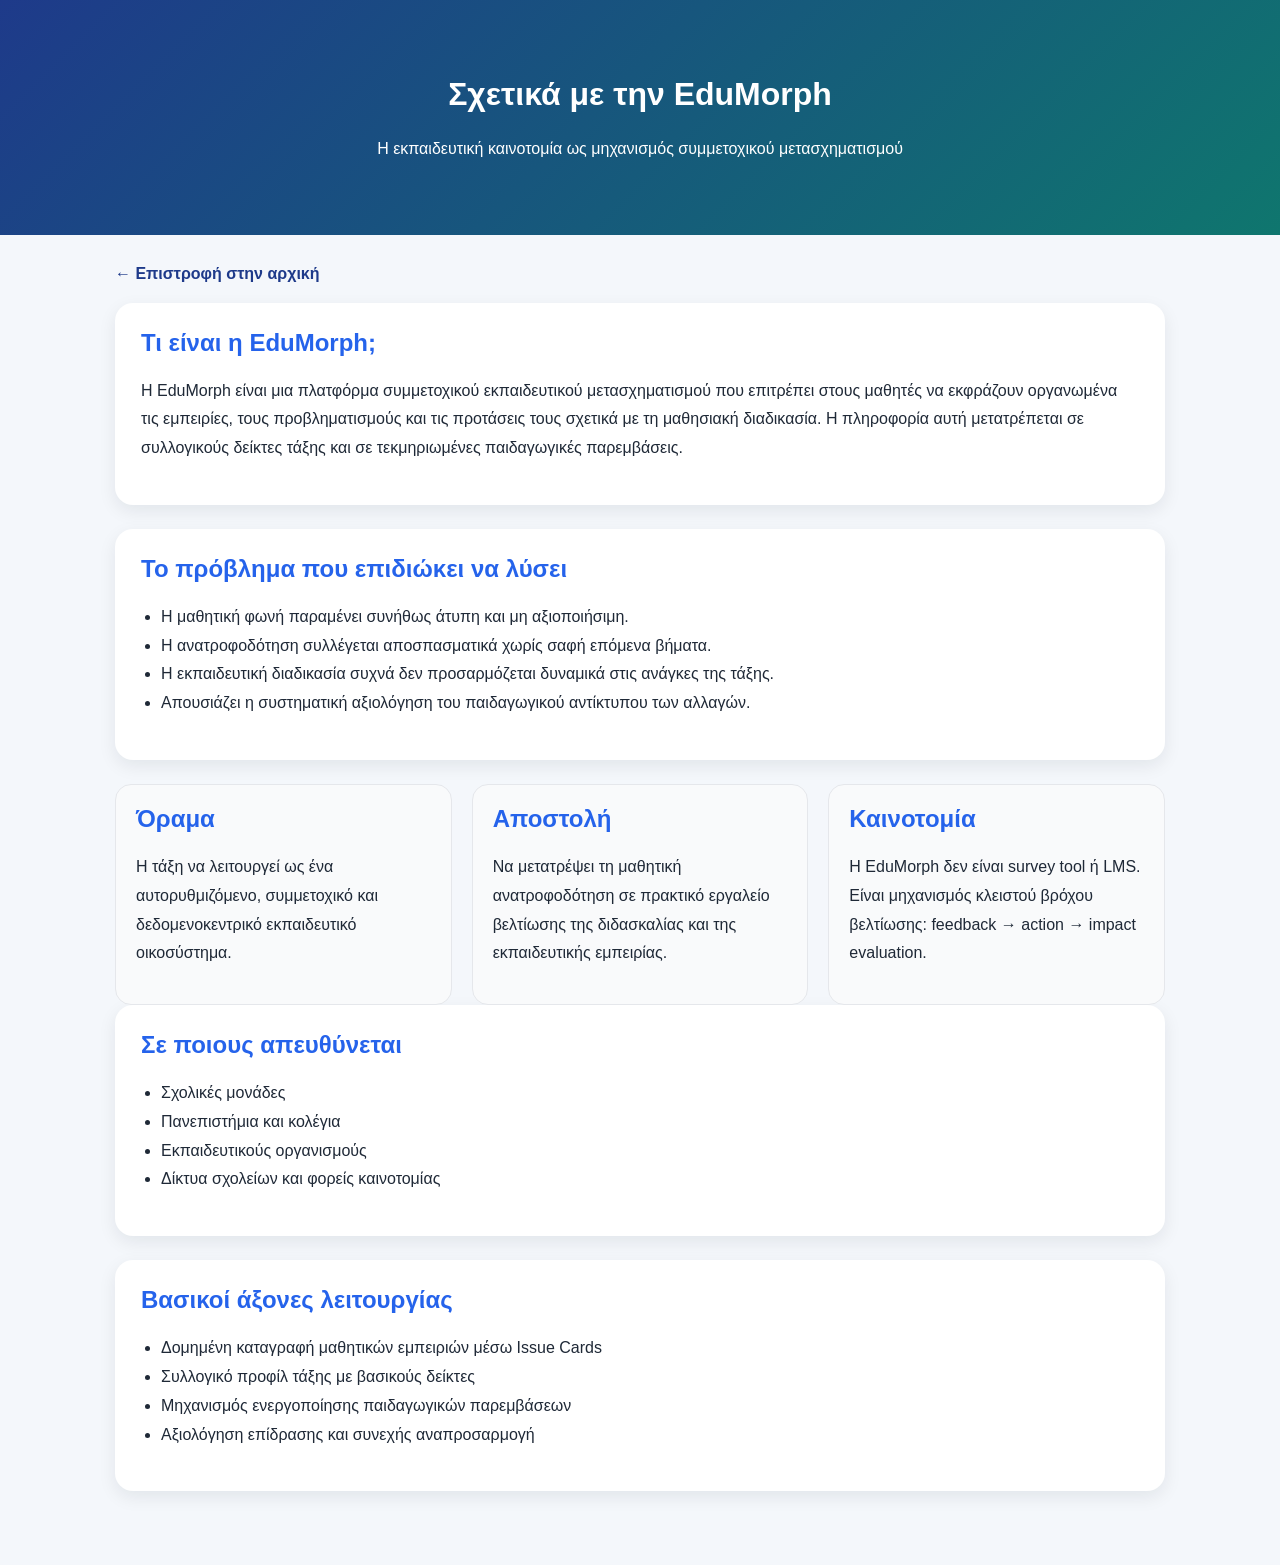
==== about-edumorph.html @ 7dc57852 "Create about-edumorph.html" ====
<!DOCTYPE html>
<html lang="el">
<head>
  <meta charset="UTF-8">
  <meta name="viewport" content="width=device-width, initial-scale=1.0">
  <title>About EduMorph</title>
  <style>
    body {
      margin: 0;
      font-family: Arial, sans-serif;
      background: #f4f7fb;
      color: #1f2937;
    }

    header {
      background: linear-gradient(135deg, #1e3a8a, #0f766e);
      color: white;
      text-align: center;
      padding: 55px 20px;
    }

    .container {
      max-width: 1050px;
      margin: 0 auto;
      padding: 30px 20px 50px;
    }

    .back-link {
      display: inline-block;
      margin-bottom: 20px;
      color: #1e3a8a;
      text-decoration: none;
      font-weight: bold;
    }

    .card {
      background: white;
      border-radius: 18px;
      padding: 26px;
      box-shadow: 0 6px 18px rgba(15, 23, 42, 0.08);
      margin-bottom: 24px;
    }

    h2 {
      color: #2563eb;
      margin-top: 0;
    }

    .grid {
      display: grid;
      grid-template-columns: repeat(auto-fit, minmax(260px, 1fr));
      gap: 20px;
    }

    .mini-card {
      background: #f9fafb;
      border: 1px solid #e5e7eb;
      border-radius: 16px;
      padding: 20px;
    }

    p, li {
      line-height: 1.8;
    }

    ul {
      padding-left: 20px;
    }
  </style>
</head>
<body>
  <header>
    <h1>Σχετικά με την EduMorph</h1>
    <p>Η εκπαιδευτική καινοτομία ως μηχανισμός συμμετοχικού μετασχηματισμού</p>
  </header>

  <div class="container">
    <a class="back-link" href="index.html">← Επιστροφή στην αρχική</a>

    <section class="card">
      <h2>Τι είναι η EduMorph;</h2>
      <p>Η EduMorph είναι μια πλατφόρμα συμμετοχικού εκπαιδευτικού μετασχηματισμού που επιτρέπει στους μαθητές να εκφράζουν οργανωμένα τις εμπειρίες, τους προβληματισμούς και τις προτάσεις τους σχετικά με τη μαθησιακή διαδικασία. Η πληροφορία αυτή μετατρέπεται σε συλλογικούς δείκτες τάξης και σε τεκμηριωμένες παιδαγωγικές παρεμβάσεις.</p>
    </section>

    <section class="card">
      <h2>Το πρόβλημα που επιδιώκει να λύσει</h2>
      <ul>
        <li>Η μαθητική φωνή παραμένει συνήθως άτυπη και μη αξιοποιήσιμη.</li>
        <li>Η ανατροφοδότηση συλλέγεται αποσπασματικά χωρίς σαφή επόμενα βήματα.</li>
        <li>Η εκπαιδευτική διαδικασία συχνά δεν προσαρμόζεται δυναμικά στις ανάγκες της τάξης.</li>
        <li>Απουσιάζει η συστηματική αξιολόγηση του παιδαγωγικού αντίκτυπου των αλλαγών.</li>
      </ul>
    </section>

    <section class="grid">
      <div class="mini-card">
        <h2>Όραμα</h2>
        <p>Η τάξη να λειτουργεί ως ένα αυτορυθμιζόμενο, συμμετοχικό και δεδομενοκεντρικό εκπαιδευτικό οικοσύστημα.</p>
      </div>

      <div class="mini-card">
        <h2>Αποστολή</h2>
        <p>Να μετατρέψει τη μαθητική ανατροφοδότηση σε πρακτικό εργαλείο βελτίωσης της διδασκαλίας και της εκπαιδευτικής εμπειρίας.</p>
      </div>

      <div class="mini-card">
        <h2>Καινοτομία</h2>
        <p>Η EduMorph δεν είναι survey tool ή LMS. Είναι μηχανισμός κλειστού βρόχου βελτίωσης: feedback → action → impact evaluation.</p>
      </div>
    </section>

    <section class="card">
      <h2>Σε ποιους απευθύνεται</h2>
      <ul>
        <li>Σχολικές μονάδες</li>
        <li>Πανεπιστήμια και κολέγια</li>
        <li>Εκπαιδευτικούς οργανισμούς</li>
        <li>Δίκτυα σχολείων και φορείς καινοτομίας</li>
      </ul>
    </section>

    <section class="card">
      <h2>Βασικοί άξονες λειτουργίας</h2>
      <ul>
        <li>Δομημένη καταγραφή μαθητικών εμπειριών μέσω Issue Cards</li>
        <li>Συλλογικό προφίλ τάξης με βασικούς δείκτες</li>
        <li>Μηχανισμός ενεργοποίησης παιδαγωγικών παρεμβάσεων</li>
        <li>Αξιολόγηση επίδρασης και συνεχής αναπροσαρμογή</li>
      </ul>
    </section>
  </div>
</body>
</html>
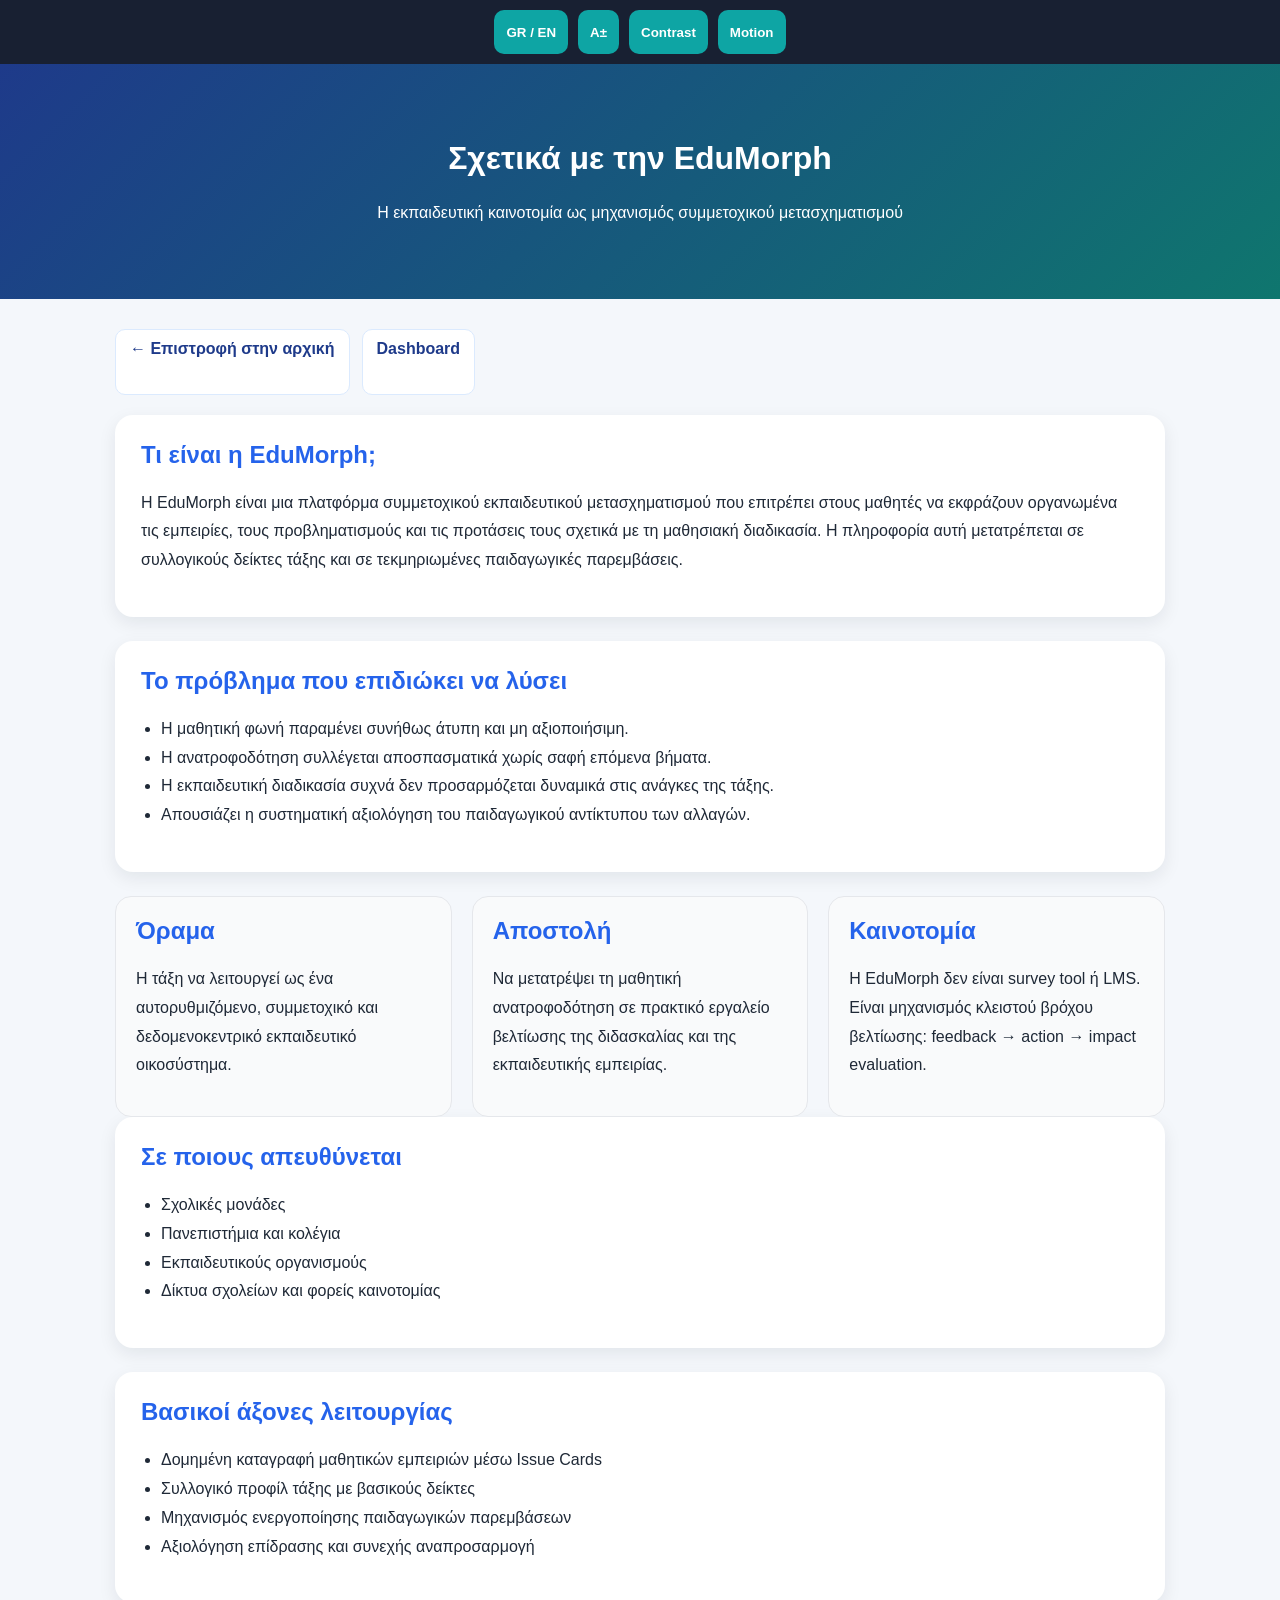
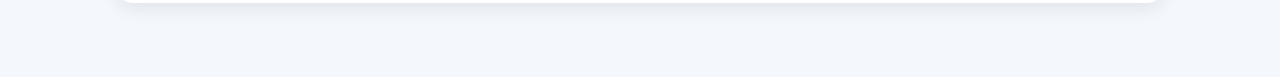
==== commit 37c06c1c: "Update about-edumorph.html" ====
--- a/about-edumorph.html
+++ b/about-edumorph.html
@@ -4,6 +4,10 @@
   <meta charset="UTF-8">
   <meta name="viewport" content="width=device-width, initial-scale=1.0">
   <title>About EduMorph</title>
+
+  <link rel="stylesheet" href="global-accessibility.css">
+  <script src="global.js" defer></script>
+
   <style>
     body {
       margin: 0;
@@ -25,12 +29,23 @@
       padding: 30px 20px 50px;
     }
 
-    .back-link {
+    .top-actions {
+      display: flex;
+      gap: 12px;
+      flex-wrap: wrap;
+      margin-bottom: 20px;
+    }
+
+    .back-link,
+    .dashboard-link {
       display: inline-block;
-      margin-bottom: 20px;
       color: #1e3a8a;
       text-decoration: none;
       font-weight: bold;
+      background: white;
+      border-radius: 10px;
+      padding: 10px 14px;
+      border: 1px solid #dbeafe;
     }
 
     .card {
@@ -69,65 +84,141 @@
   </style>
 </head>
 <body>
+<main id="main-content">
   <header>
-    <h1>Σχετικά με την EduMorph</h1>
-    <p>Η εκπαιδευτική καινοτομία ως μηχανισμός συμμετοχικού μετασχηματισμού</p>
+    <h1 data-i18n="pageTitle">Σχετικά με την EduMorph</h1>
+    <p data-i18n="pageSubtitle">Η εκπαιδευτική καινοτομία ως μηχανισμός συμμετοχικού μετασχηματισμού</p>
   </header>
 
   <div class="container">
-    <a class="back-link" href="index.html">← Επιστροφή στην αρχική</a>
-
-    <section class="card">
-      <h2>Τι είναι η EduMorph;</h2>
-      <p>Η EduMorph είναι μια πλατφόρμα συμμετοχικού εκπαιδευτικού μετασχηματισμού που επιτρέπει στους μαθητές να εκφράζουν οργανωμένα τις εμπειρίες, τους προβληματισμούς και τις προτάσεις τους σχετικά με τη μαθησιακή διαδικασία. Η πληροφορία αυτή μετατρέπεται σε συλλογικούς δείκτες τάξης και σε τεκμηριωμένες παιδαγωγικές παρεμβάσεις.</p>
-    </section>
-
-    <section class="card">
-      <h2>Το πρόβλημα που επιδιώκει να λύσει</h2>
+    <div class="top-actions">
+      <a class="back-link" href="index.html" data-i18n="backHome">← Επιστροφή στην αρχική</a>
+      <a class="dashboard-link" href="dashboard.html" data-i18n="goDashboard">Dashboard</a>
+    </div>
+
+    <section class="card">
+      <h2 data-i18n="whatTitle">Τι είναι η EduMorph;</h2>
+      <p data-i18n="whatText">
+        Η EduMorph είναι μια πλατφόρμα συμμετοχικού εκπαιδευτικού μετασχηματισμού που επιτρέπει στους μαθητές να εκφράζουν οργανωμένα τις εμπειρίες, τους προβληματισμούς και τις προτάσεις τους σχετικά με τη μαθησιακή διαδικασία. Η πληροφορία αυτή μετατρέπεται σε συλλογικούς δείκτες τάξης και σε τεκμηριωμένες παιδαγωγικές παρεμβάσεις.
+      </p>
+    </section>
+
+    <section class="card">
+      <h2 data-i18n="problemTitle">Το πρόβλημα που επιδιώκει να λύσει</h2>
       <ul>
-        <li>Η μαθητική φωνή παραμένει συνήθως άτυπη και μη αξιοποιήσιμη.</li>
-        <li>Η ανατροφοδότηση συλλέγεται αποσπασματικά χωρίς σαφή επόμενα βήματα.</li>
-        <li>Η εκπαιδευτική διαδικασία συχνά δεν προσαρμόζεται δυναμικά στις ανάγκες της τάξης.</li>
-        <li>Απουσιάζει η συστηματική αξιολόγηση του παιδαγωγικού αντίκτυπου των αλλαγών.</li>
+        <li data-i18n="problem1">Η μαθητική φωνή παραμένει συνήθως άτυπη και μη αξιοποιήσιμη.</li>
+        <li data-i18n="problem2">Η ανατροφοδότηση συλλέγεται αποσπασματικά χωρίς σαφή επόμενα βήματα.</li>
+        <li data-i18n="problem3">Η εκπαιδευτική διαδικασία συχνά δεν προσαρμόζεται δυναμικά στις ανάγκες της τάξης.</li>
+        <li data-i18n="problem4">Απουσιάζει η συστηματική αξιολόγηση του παιδαγωγικού αντίκτυπου των αλλαγών.</li>
       </ul>
     </section>
 
     <section class="grid">
       <div class="mini-card">
-        <h2>Όραμα</h2>
-        <p>Η τάξη να λειτουργεί ως ένα αυτορυθμιζόμενο, συμμετοχικό και δεδομενοκεντρικό εκπαιδευτικό οικοσύστημα.</p>
+        <h2 data-i18n="visionTitle">Όραμα</h2>
+        <p data-i18n="visionText">Η τάξη να λειτουργεί ως ένα αυτορυθμιζόμενο, συμμετοχικό και δεδομενοκεντρικό εκπαιδευτικό οικοσύστημα.</p>
       </div>
 
       <div class="mini-card">
-        <h2>Αποστολή</h2>
-        <p>Να μετατρέψει τη μαθητική ανατροφοδότηση σε πρακτικό εργαλείο βελτίωσης της διδασκαλίας και της εκπαιδευτικής εμπειρίας.</p>
+        <h2 data-i18n="missionTitle">Αποστολή</h2>
+        <p data-i18n="missionText">Να μετατρέψει τη μαθητική ανατροφοδότηση σε πρακτικό εργαλείο βελτίωσης της διδασκαλίας και της εκπαιδευτικής εμπειρίας.</p>
       </div>
 
       <div class="mini-card">
-        <h2>Καινοτομία</h2>
-        <p>Η EduMorph δεν είναι survey tool ή LMS. Είναι μηχανισμός κλειστού βρόχου βελτίωσης: feedback → action → impact evaluation.</p>
+        <h2 data-i18n="innovationTitle">Καινοτομία</h2>
+        <p data-i18n="innovationText">Η EduMorph δεν είναι survey tool ή LMS. Είναι μηχανισμός κλειστού βρόχου βελτίωσης: feedback → action → impact evaluation.</p>
       </div>
     </section>
 
     <section class="card">
-      <h2>Σε ποιους απευθύνεται</h2>
+      <h2 data-i18n="audienceTitle">Σε ποιους απευθύνεται</h2>
       <ul>
-        <li>Σχολικές μονάδες</li>
-        <li>Πανεπιστήμια και κολέγια</li>
-        <li>Εκπαιδευτικούς οργανισμούς</li>
-        <li>Δίκτυα σχολείων και φορείς καινοτομίας</li>
+        <li data-i18n="audience1">Σχολικές μονάδες</li>
+        <li data-i18n="audience2">Πανεπιστήμια και κολέγια</li>
+        <li data-i18n="audience3">Εκπαιδευτικούς οργανισμούς</li>
+        <li data-i18n="audience4">Δίκτυα σχολείων και φορείς καινοτομίας</li>
       </ul>
     </section>
 
     <section class="card">
-      <h2>Βασικοί άξονες λειτουργίας</h2>
+      <h2 data-i18n="axesTitle">Βασικοί άξονες λειτουργίας</h2>
       <ul>
-        <li>Δομημένη καταγραφή μαθητικών εμπειριών μέσω Issue Cards</li>
-        <li>Συλλογικό προφίλ τάξης με βασικούς δείκτες</li>
-        <li>Μηχανισμός ενεργοποίησης παιδαγωγικών παρεμβάσεων</li>
-        <li>Αξιολόγηση επίδρασης και συνεχής αναπροσαρμογή</li>
+        <li data-i18n="axis1">Δομημένη καταγραφή μαθητικών εμπειριών μέσω Issue Cards</li>
+        <li data-i18n="axis2">Συλλογικό προφίλ τάξης με βασικούς δείκτες</li>
+        <li data-i18n="axis3">Μηχανισμός ενεργοποίησης παιδαγωγικών παρεμβάσεων</li>
+        <li data-i18n="axis4">Αξιολόγηση επίδρασης και συνεχής αναπροσαρμογή</li>
       </ul>
     </section>
   </div>
+</main>
+
+<script>
+  window.pageTranslations = {
+    el: {
+      pageTitle: 'Σχετικά με την EduMorph',
+      pageSubtitle: 'Η εκπαιδευτική καινοτομία ως μηχανισμός συμμετοχικού μετασχηματισμού',
+      backHome: '← Επιστροφή στην αρχική',
+      goDashboard: 'Dashboard',
+      whatTitle: 'Τι είναι η EduMorph;',
+      whatText: 'Η EduMorph είναι μια πλατφόρμα συμμετοχικού εκπαιδευτικού μετασχηματισμού που επιτρέπει στους μαθητές να εκφράζουν οργανωμένα τις εμπειρίες, τους προβληματισμούς και τις προτάσεις τους σχετικά με τη μαθησιακή διαδικασία. Η πληροφορία αυτή μετατρέπεται σε συλλογικούς δείκτες τάξης και σε τεκμηριωμένες παιδαγωγικές παρεμβάσεις.',
+      problemTitle: 'Το πρόβλημα που επιδιώκει να λύσει',
+      problem1: 'Η μαθητική φωνή παραμένει συνήθως άτυπη και μη αξιοποιήσιμη.',
+      problem2: 'Η ανατροφοδότηση συλλέγεται αποσπασματικά χωρίς σαφή επόμενα βήματα.',
+      problem3: 'Η εκπαιδευτική διαδικασία συχνά δεν προσαρμόζεται δυναμικά στις ανάγκες της τάξης.',
+      problem4: 'Απουσιάζει η συστηματική αξιολόγηση του παιδαγωγικού αντίκτυπου των αλλαγών.',
+      visionTitle: 'Όραμα',
+      visionText: 'Η τάξη να λειτουργεί ως ένα αυτορυθμιζόμενο, συμμετοχικό και δεδομενοκεντρικό εκπαιδευτικό οικοσύστημα.',
+      missionTitle: 'Αποστολή',
+      missionText: 'Να μετατρέψει τη μαθητική ανατροφοδότηση σε πρακτικό εργαλείο βελτίωσης της διδασκαλίας και της εκπαιδευτικής εμπειρίας.',
+      innovationTitle: 'Καινοτομία',
+      innovationText: 'Η EduMorph δεν είναι survey tool ή LMS. Είναι μηχανισμός κλειστού βρόχου βελτίωσης: feedback → action → impact evaluation.',
+      audienceTitle: 'Σε ποιους απευθύνεται',
+      audience1: 'Σχολικές μονάδες',
+      audience2: 'Πανεπιστήμια και κολέγια',
+      audience3: 'Εκπαιδευτικούς οργανισμούς',
+      audience4: 'Δίκτυα σχολείων και φορείς καινοτομίας',
+      axesTitle: 'Βασικοί άξονες λειτουργίας',
+      axis1: 'Δομημένη καταγραφή μαθητικών εμπειριών μέσω Issue Cards',
+      axis2: 'Συλλογικό προφίλ τάξης με βασικούς δείκτες',
+      axis3: 'Μηχανισμός ενεργοποίησης παιδαγωγικών παρεμβάσεων',
+      axis4: 'Αξιολόγηση επίδρασης και συνεχής αναπροσαρμογή'
+    },
+    en: {
+      pageTitle: 'About EduMorph',
+      pageSubtitle: 'Educational innovation as a mechanism of participatory transformation',
+      backHome: '← Back to home',
+      goDashboard: 'Dashboard',
+      whatTitle: 'What is EduMorph?',
+      whatText: 'EduMorph is a participatory educational transformation platform that allows students to express in an organized way their experiences, concerns, and proposals regarding the learning process. This information is transformed into collective classroom indicators and evidence-based pedagogical interventions.',
+      problemTitle: 'The problem it seeks to solve',
+      problem1: 'Student voice usually remains informal and underutilized.',
+      problem2: 'Feedback is collected fragmentedly without clear next steps.',
+      problem3: 'The educational process often does not adapt dynamically to classroom needs.',
+      problem4: 'Systematic evaluation of the pedagogical impact of changes is missing.',
+      visionTitle: 'Vision',
+      visionText: 'For the classroom to function as a self-regulating, participatory, and data-driven educational ecosystem.',
+      missionTitle: 'Mission',
+      missionText: 'To transform student feedback into a practical tool for improving teaching and the educational experience.',
+      innovationTitle: 'Innovation',
+      innovationText: 'EduMorph is not a survey tool or LMS. It is a closed-loop improvement mechanism: feedback → action → impact evaluation.',
+      audienceTitle: 'Who it is for',
+      audience1: 'School units',
+      audience2: 'Universities and colleges',
+      audience3: 'Educational organizations',
+      audience4: 'School networks and innovation bodies',
+      axesTitle: 'Core operating pillars',
+      axis1: 'Structured capture of student experiences through Issue Cards',
+      axis2: 'Collective classroom profile with key indicators',
+      axis3: 'Pedagogical intervention activation mechanism',
+      axis4: 'Impact evaluation and continuous readjustment'
+    }
+  };
+
+  window.onload = () => {
+    if (window.EduMorphUI && window.EduMorphUI.applyTranslations) {
+      window.EduMorphUI.applyTranslations();
+    }
+  };
+</script>
 </body>
 </html>
--- a/global-accessibility.css
+++ b/global-accessibility.css
@@ -0,0 +1,169 @@
+:root {
+  --focus-ring: 0 0 0 4px rgba(37, 99, 235, 0.28);
+}
+
+html {
+  scroll-behavior: smooth;
+}
+
+body.accessibility-large {
+  font-size: 18px;
+}
+
+body.accessibility-xlarge {
+  font-size: 20px;
+}
+
+body.high-contrast {
+  --bg-color: #000000 !important;
+  --text-color: #ffffff !important;
+  --form-box-bg: #111111 !important;
+  --card-bg: #111111 !important;
+  --accent-color: #ffff00 !important;
+  --accent-soft: #333333 !important;
+  --button-bg-color: #ffff00 !important;
+  --button-hover-bg-color: #ffd500 !important;
+  --header-text-color: #ffffff !important;
+}
+
+body.high-contrast,
+body.high-contrast p,
+body.high-contrast h1,
+body.high-contrast h2,
+body.high-contrast h3,
+body.high-contrast li,
+body.high-contrast td,
+body.high-contrast th,
+body.high-contrast label,
+body.high-contrast span,
+body.high-contrast div {
+  color: #ffffff !important;
+}
+
+body.high-contrast .feature-box,
+body.high-contrast .stat-card,
+body.high-contrast .benefit-card,
+body.high-contrast .step-card,
+body.high-contrast section,
+body.high-contrast .welcome-message,
+body.high-contrast .feature-card,
+body.high-contrast .card,
+body.high-contrast .metric-card,
+body.high-contrast .mini-card {
+  background: #111111 !important;
+  border: 1px solid #ffff00 !important;
+  color: #ffffff !important;
+}
+
+body.high-contrast .button,
+body.high-contrast button,
+body.high-contrast .btn,
+body.high-contrast .lang-btn,
+body.high-contrast .hero-button,
+body.high-contrast .topbar a,
+body.high-contrast .topbar button {
+  background: #ffff00 !important;
+  color: #000000 !important;
+  border: 2px solid #ffffff !important;
+}
+
+body.reduce-motion *,
+body.reduce-motion *::before,
+body.reduce-motion *::after {
+  animation: none !important;
+  transition: none !important;
+  scroll-behavior: auto !important;
+}
+
+.skip-link {
+  position: absolute;
+  left: 12px;
+  top: -100px;
+  background: #111827;
+  color: #ffffff;
+  padding: 10px 14px;
+  border-radius: 10px;
+  z-index: 9999;
+  text-decoration: none;
+  font-weight: bold;
+}
+
+.skip-link:focus {
+  top: 12px;
+}
+
+.a11y-toolbar {
+  position: sticky;
+  top: 0;
+  z-index: 999;
+  display: flex;
+  justify-content: center;
+  gap: 10px;
+  flex-wrap: wrap;
+  padding: 10px 14px;
+  background: rgba(15, 23, 42, 0.96);
+  color: white;
+  backdrop-filter: blur(8px);
+}
+
+.a11y-toolbar button {
+  border: none;
+  border-radius: 10px;
+  padding: 10px 12px;
+  background: #0ea5a4;
+  color: white;
+  font-weight: bold;
+  cursor: pointer;
+}
+
+.a11y-toolbar button:hover {
+  background: #0f766e;
+}
+
+.a11y-toolbar .active-toggle {
+  outline: 2px solid #ffffff;
+}
+
+:focus-visible {
+  outline: none;
+  box-shadow: var(--focus-ring);
+  border-radius: 10px;
+}
+
+button,
+a,
+input,
+select,
+textarea {
+  min-height: 44px;
+}
+
+img {
+  max-width: 100%;
+  height: auto;
+}
+
+.sr-only {
+  position: absolute !important;
+  width: 1px !important;
+  height: 1px !important;
+  padding: 0 !important;
+  margin: -1px !important;
+  overflow: hidden !important;
+  clip: rect(0,0,0,0) !important;
+  white-space: nowrap !important;
+  border: 0 !important;
+}
+
+@media (max-width: 768px) {
+  .a11y-toolbar {
+    padding: 8px;
+    gap: 8px;
+  }
+
+  .a11y-toolbar button {
+    width: auto;
+    font-size: 0.9rem;
+    padding: 10px;
+  }
+}
